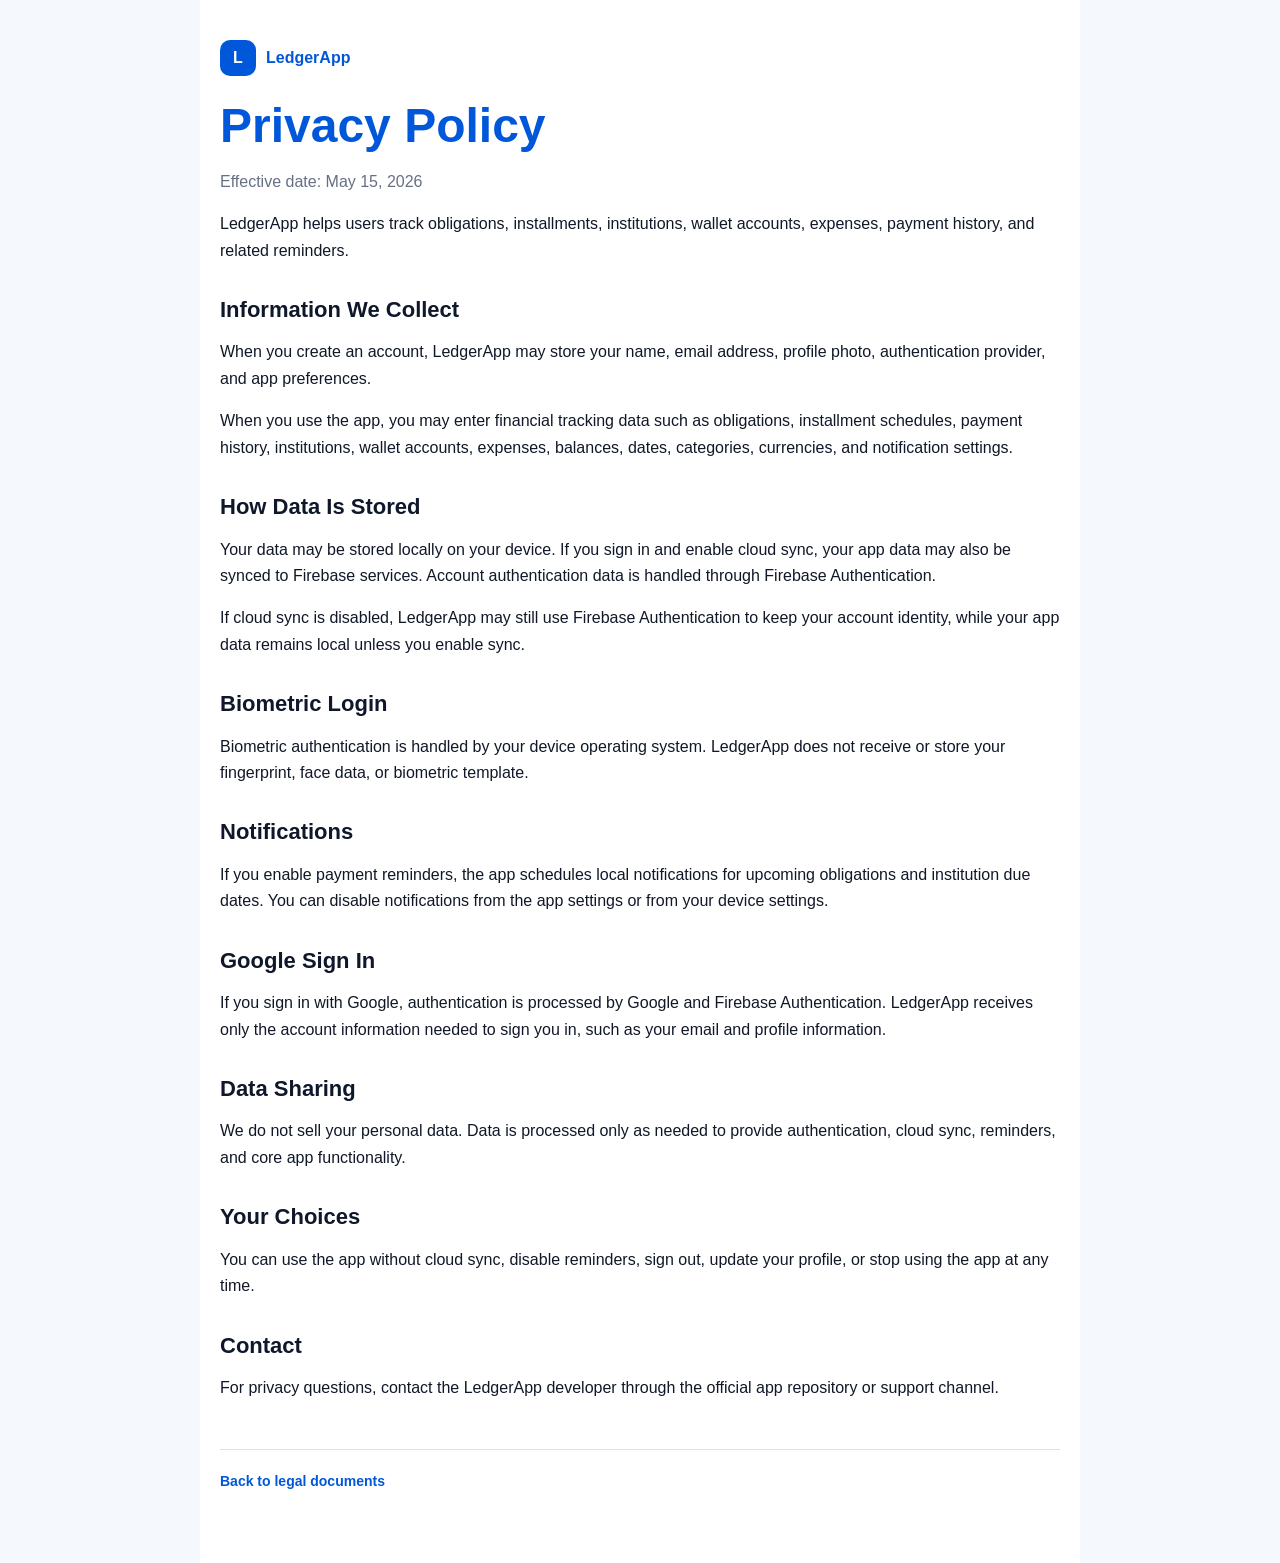
==== privacy-policy.html @ e53c4217 "Add legal pages for GitHub Pages" ====
<!doctype html>
<html lang="en">
<head>
  <meta charset="utf-8" />
  <meta name="viewport" content="width=device-width, initial-scale=1" />
  <title>LedgerApp Privacy Policy</title>
  <link rel="stylesheet" href="./styles.css" />
</head>
<body>
  <main>
    <div class="brand"><span class="logo">L</span><span>LedgerApp</span></div>
    <h1>Privacy Policy</h1>
    <p class="muted">Effective date: May 15, 2026</p>

    <p>LedgerApp helps users track obligations, installments, institutions, wallet accounts, expenses, payment history, and related reminders.</p>

    <h2>Information We Collect</h2>
    <p>When you create an account, LedgerApp may store your name, email address, profile photo, authentication provider, and app preferences.</p>
    <p>When you use the app, you may enter financial tracking data such as obligations, installment schedules, payment history, institutions, wallet accounts, expenses, balances, dates, categories, currencies, and notification settings.</p>

    <h2>How Data Is Stored</h2>
    <p>Your data may be stored locally on your device. If you sign in and enable cloud sync, your app data may also be synced to Firebase services. Account authentication data is handled through Firebase Authentication.</p>
    <p>If cloud sync is disabled, LedgerApp may still use Firebase Authentication to keep your account identity, while your app data remains local unless you enable sync.</p>

    <h2>Biometric Login</h2>
    <p>Biometric authentication is handled by your device operating system. LedgerApp does not receive or store your fingerprint, face data, or biometric template.</p>

    <h2>Notifications</h2>
    <p>If you enable payment reminders, the app schedules local notifications for upcoming obligations and institution due dates. You can disable notifications from the app settings or from your device settings.</p>

    <h2>Google Sign In</h2>
    <p>If you sign in with Google, authentication is processed by Google and Firebase Authentication. LedgerApp receives only the account information needed to sign you in, such as your email and profile information.</p>

    <h2>Data Sharing</h2>
    <p>We do not sell your personal data. Data is processed only as needed to provide authentication, cloud sync, reminders, and core app functionality.</p>

    <h2>Your Choices</h2>
    <p>You can use the app without cloud sync, disable reminders, sign out, update your profile, or stop using the app at any time.</p>

    <h2>Contact</h2>
    <p>For privacy questions, contact the LedgerApp developer through the official app repository or support channel.</p>

    <p class="footer"><a href="./index.html">Back to legal documents</a></p>
  </main>
</body>
</html>
---- styles.css ----
:root {
  color-scheme: light;
  --primary: #0057d9;
  --primary-dark: #003f9e;
  --text: #101828;
  --muted: #667085;
  --border: #d9e2ef;
  --surface: #ffffff;
  --background: #f5f8fc;
}

* {
  box-sizing: border-box;
}

body {
  margin: 0;
  background: var(--background);
  color: var(--text);
  font-family: -apple-system, BlinkMacSystemFont, "Segoe UI", Roboto, Arial, sans-serif;
  line-height: 1.65;
}

main {
  width: min(880px, 100%);
  min-height: 100vh;
  margin: 0 auto;
  padding: 40px 20px 56px;
  background: var(--surface);
}

.brand {
  display: inline-flex;
  align-items: center;
  gap: 10px;
  margin-bottom: 24px;
  color: var(--primary);
  font-weight: 800;
  letter-spacing: 0;
}

.logo {
  display: grid;
  width: 36px;
  height: 36px;
  place-items: center;
  border-radius: 10px;
  background: var(--primary);
  color: #fff;
}

h1 {
  margin: 0 0 8px;
  color: var(--primary);
  font-size: clamp(32px, 6vw, 48px);
  line-height: 1.1;
}

h2 {
  margin: 32px 0 8px;
  color: #0f172a;
  font-size: 22px;
  line-height: 1.25;
}

p,
li {
  font-size: 16px;
}

a {
  color: var(--primary);
  font-weight: 700;
  text-decoration: none;
}

a:hover {
  color: var(--primary-dark);
  text-decoration: underline;
}

.muted {
  color: var(--muted);
}

.card {
  display: block;
  padding: 18px 20px;
  border: 1px solid var(--border);
  border-radius: 14px;
  background: #fff;
  box-shadow: 0 12px 30px rgba(16, 24, 40, 0.06);
}

.links {
  display: grid;
  gap: 14px;
  margin-top: 28px;
}

.footer {
  margin-top: 48px;
  padding-top: 20px;
  border-top: 1px solid var(--border);
  color: var(--muted);
  font-size: 14px;
}
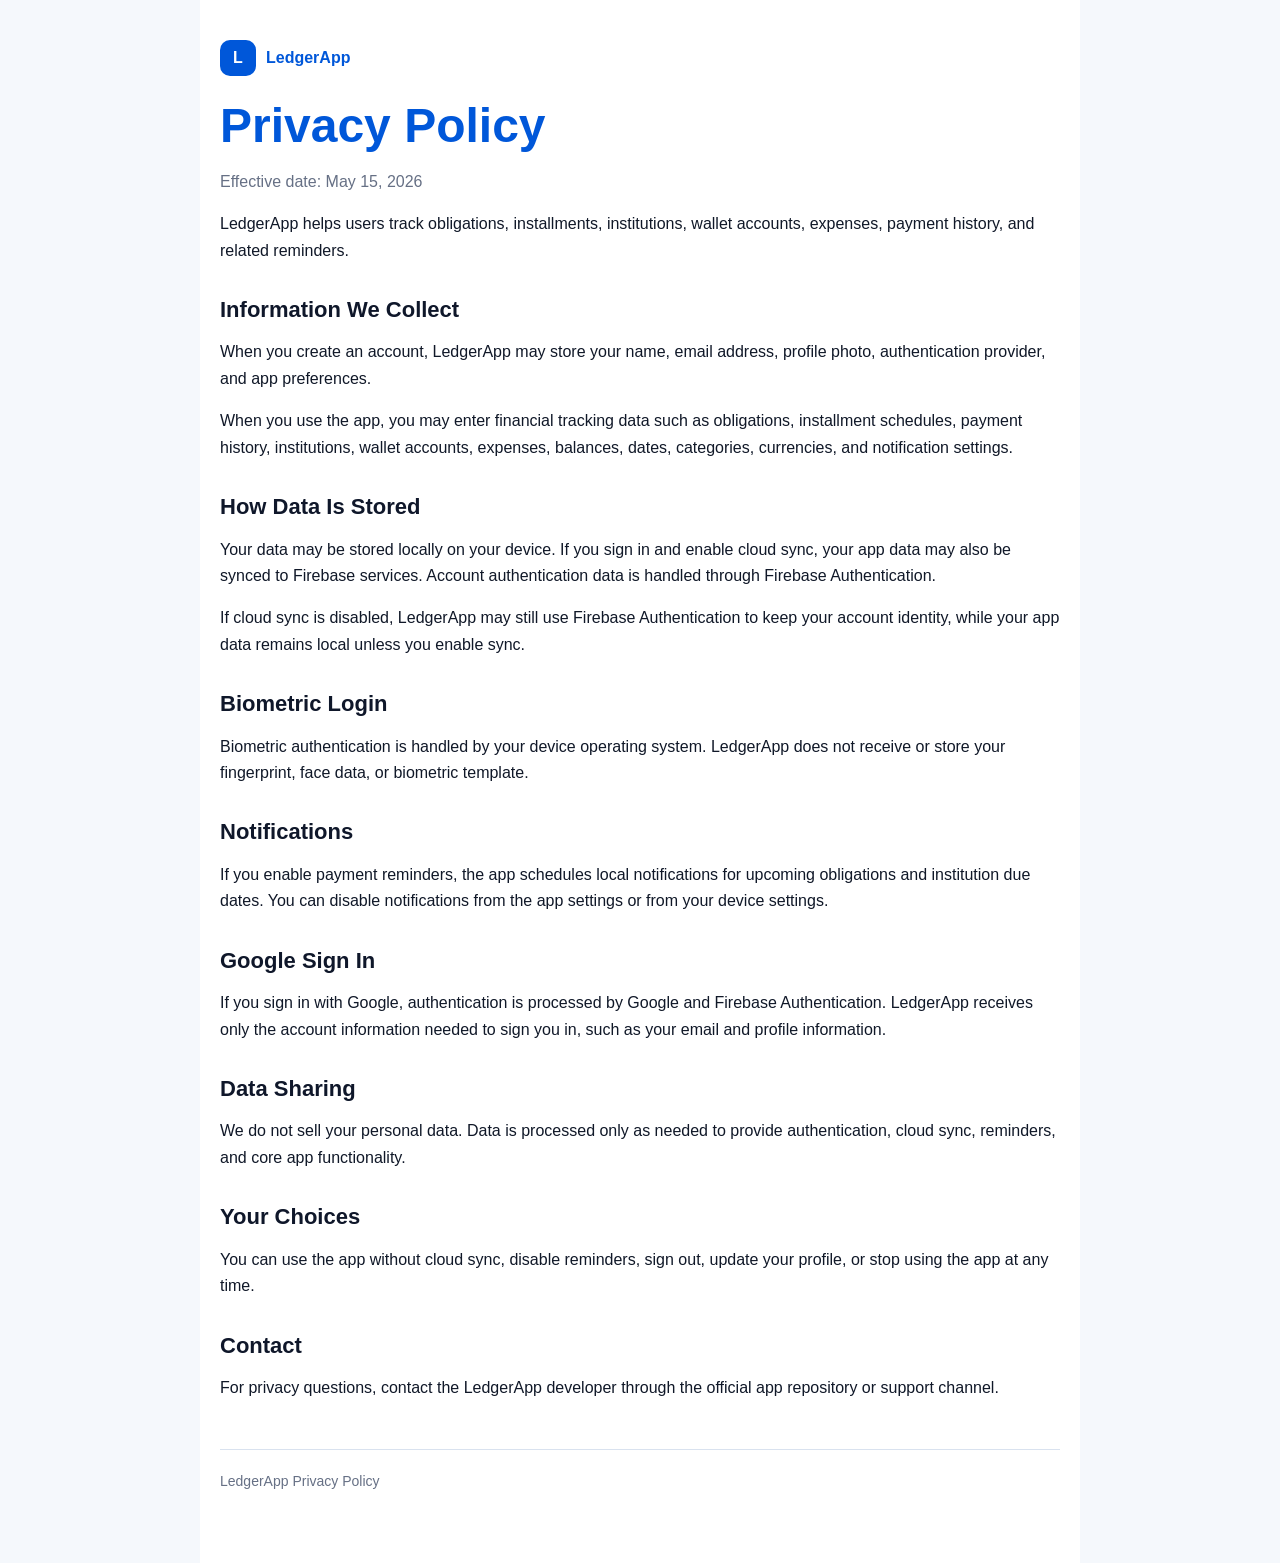
==== commit d06bb567: "Make GitHub Pages privacy-only" ====
--- a/privacy-policy.html
+++ b/privacy-policy.html
@@ -40,7 +40,7 @@
     <h2>Contact</h2>
     <p>For privacy questions, contact the LedgerApp developer through the official app repository or support channel.</p>
 
-    <p class="footer"><a href="./index.html">Back to legal documents</a></p>
+    <p class="footer">LedgerApp Privacy Policy</p>
   </main>
 </body>
 </html>
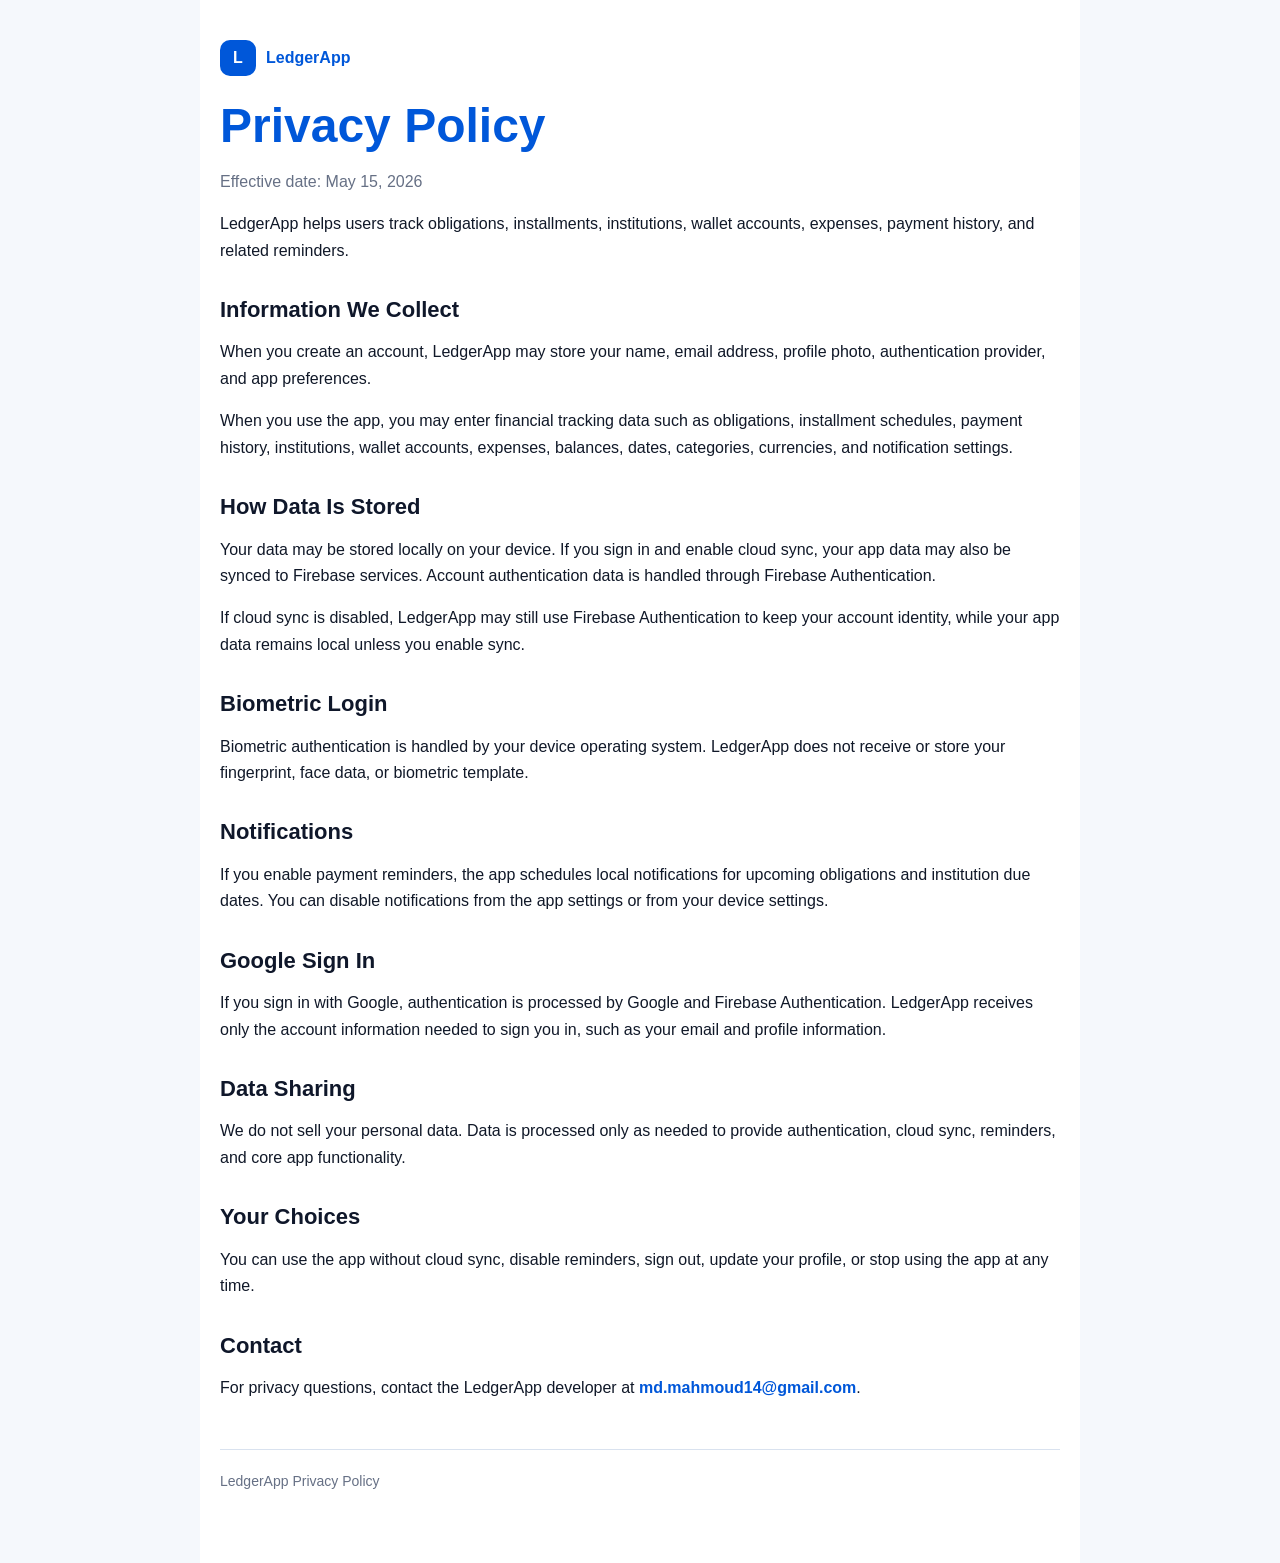
==== commit 50566107: "Keep only privacy policy page" ====
--- a/privacy-policy.html
+++ b/privacy-policy.html
@@ -4,7 +4,98 @@
   <meta charset="utf-8" />
   <meta name="viewport" content="width=device-width, initial-scale=1" />
   <title>LedgerApp Privacy Policy</title>
-  <link rel="stylesheet" href="./styles.css" />
+  <style>
+    :root {
+      color-scheme: light;
+      --primary: #0057d9;
+      --primary-dark: #003f9e;
+      --text: #101828;
+      --muted: #667085;
+      --border: #d9e2ef;
+      --surface: #ffffff;
+      --background: #f5f8fc;
+    }
+
+    * {
+      box-sizing: border-box;
+    }
+
+    body {
+      margin: 0;
+      background: var(--background);
+      color: var(--text);
+      font-family: -apple-system, BlinkMacSystemFont, "Segoe UI", Roboto, Arial, sans-serif;
+      line-height: 1.65;
+    }
+
+    main {
+      width: min(880px, 100%);
+      min-height: 100vh;
+      margin: 0 auto;
+      padding: 40px 20px 56px;
+      background: var(--surface);
+    }
+
+    .brand {
+      display: inline-flex;
+      align-items: center;
+      gap: 10px;
+      margin-bottom: 24px;
+      color: var(--primary);
+      font-weight: 800;
+    }
+
+    .logo {
+      display: grid;
+      width: 36px;
+      height: 36px;
+      place-items: center;
+      border-radius: 10px;
+      background: var(--primary);
+      color: #fff;
+    }
+
+    h1 {
+      margin: 0 0 8px;
+      color: var(--primary);
+      font-size: clamp(32px, 6vw, 48px);
+      line-height: 1.1;
+    }
+
+    h2 {
+      margin: 32px 0 8px;
+      color: #0f172a;
+      font-size: 22px;
+      line-height: 1.25;
+    }
+
+    p {
+      font-size: 16px;
+    }
+
+    a {
+      color: var(--primary);
+      font-weight: 700;
+      text-decoration: none;
+    }
+
+    a:hover {
+      color: var(--primary-dark);
+      text-decoration: underline;
+    }
+
+    .muted {
+      color: var(--muted);
+    }
+
+    .footer {
+      margin-top: 48px;
+      padding-top: 20px;
+      border-top: 1px solid var(--border);
+      color: var(--muted);
+      font-size: 14px;
+    }
+  </style>
 </head>
 <body>
   <main>
@@ -38,7 +129,7 @@
     <p>You can use the app without cloud sync, disable reminders, sign out, update your profile, or stop using the app at any time.</p>
 
     <h2>Contact</h2>
-    <p>For privacy questions, contact the LedgerApp developer through the official app repository or support channel.</p>
+    <p>For privacy questions, contact the LedgerApp developer at <a href="mailto:md.mahmoud14@gmail.com">md.mahmoud14@gmail.com</a>.</p>
 
     <p class="footer">LedgerApp Privacy Policy</p>
   </main>
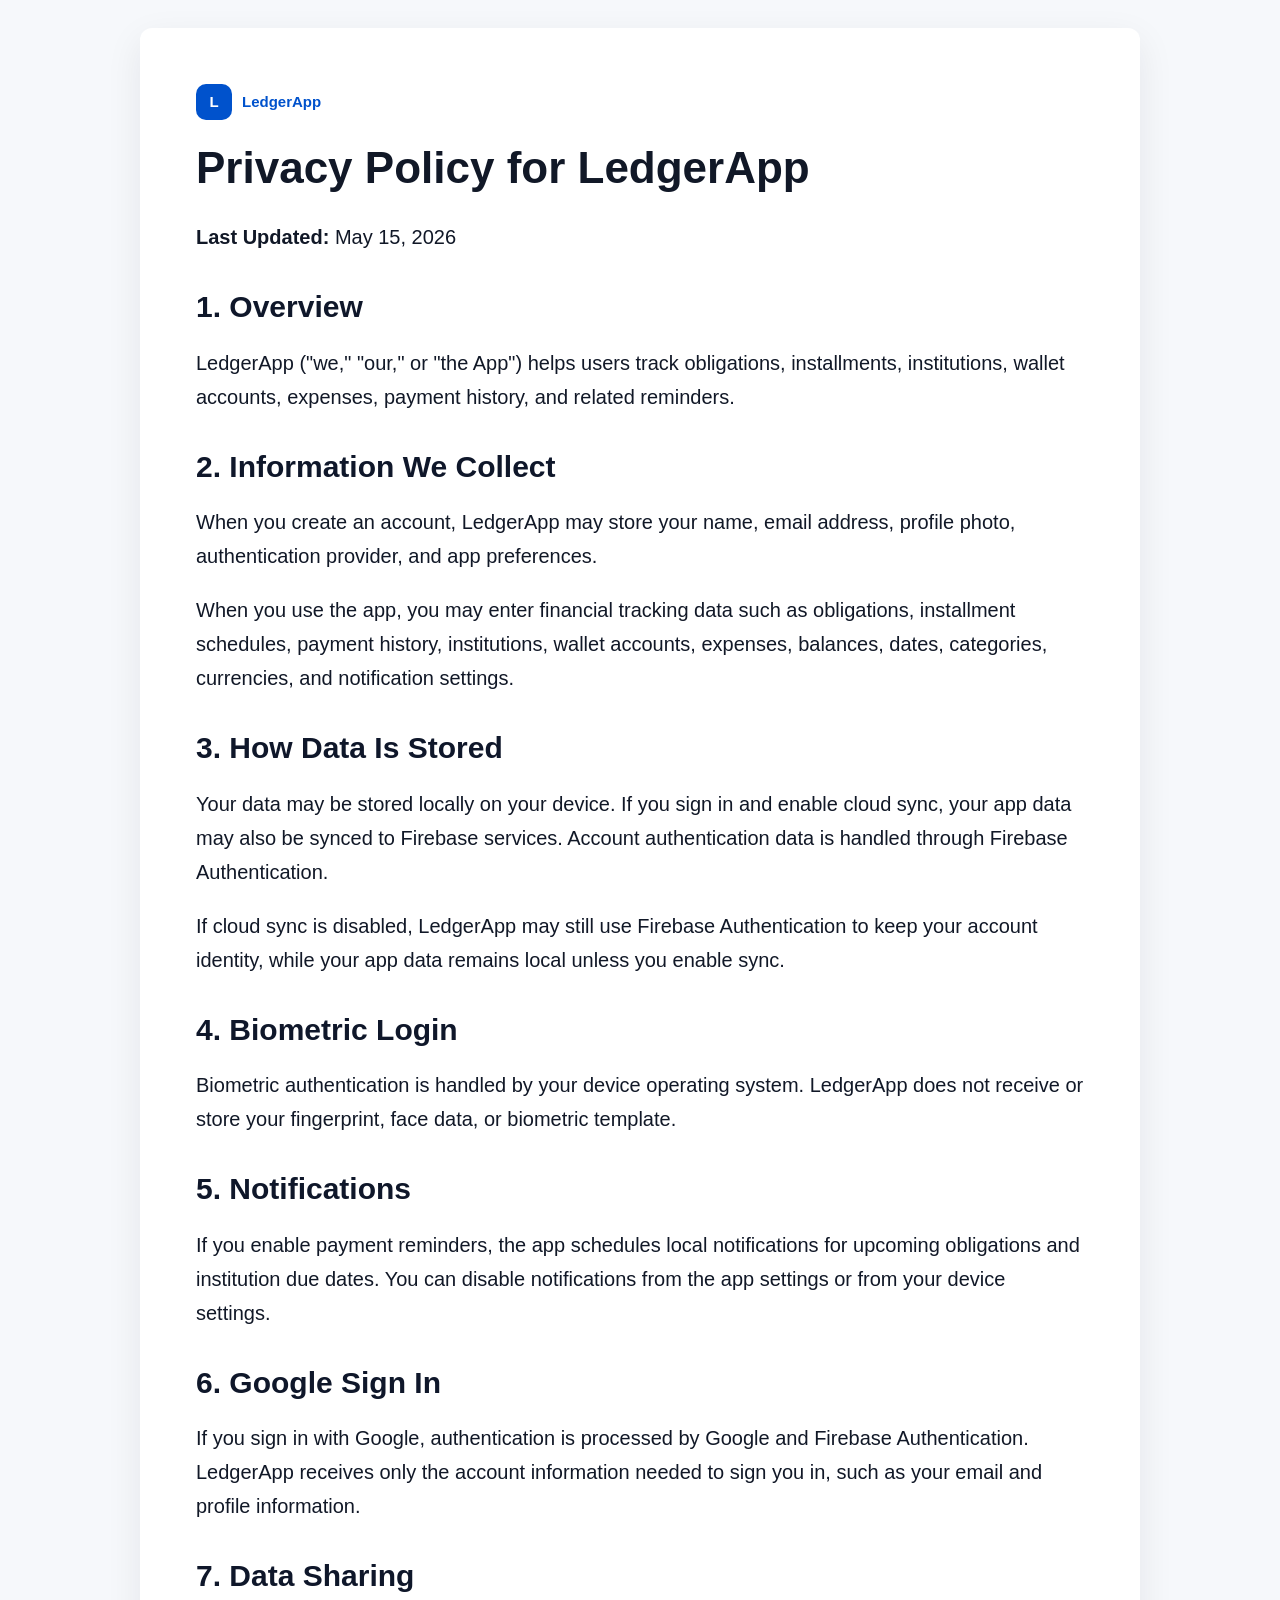
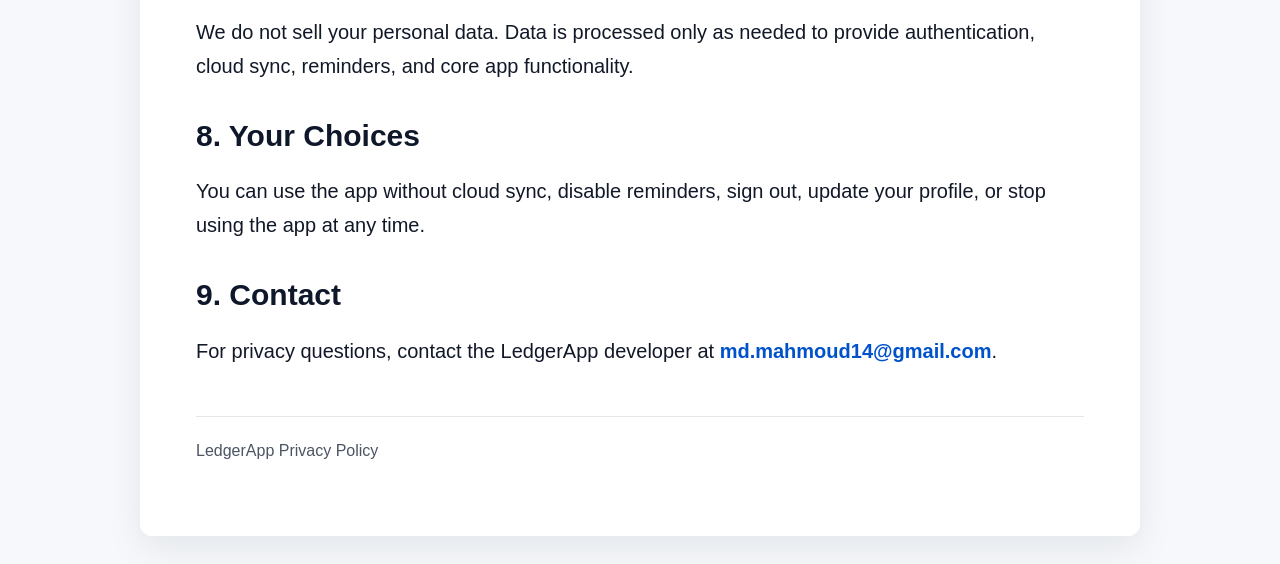
==== commit 171a0b0b: "Improve privacy policy page styling" ====
--- a/privacy-policy.html
+++ b/privacy-policy.html
@@ -7,13 +7,12 @@
   <style>
     :root {
       color-scheme: light;
-      --primary: #0057d9;
-      --primary-dark: #003f9e;
-      --text: #101828;
-      --muted: #667085;
-      --border: #d9e2ef;
+      --primary: #0052cc;
+      --text: #111827;
+      --muted: #4b5563;
+      --border: #e5e7eb;
       --surface: #ffffff;
-      --background: #f5f8fc;
+      --background: #f6f8fb;
     }
 
     * {
@@ -25,15 +24,16 @@
       background: var(--background);
       color: var(--text);
       font-family: -apple-system, BlinkMacSystemFont, "Segoe UI", Roboto, Arial, sans-serif;
-      line-height: 1.65;
+      line-height: 1.7;
     }
 
     main {
-      width: min(880px, 100%);
-      min-height: 100vh;
-      margin: 0 auto;
-      padding: 40px 20px 56px;
+      width: min(1000px, calc(100% - 32px));
+      margin: 28px auto;
+      padding: clamp(28px, 5vw, 56px);
       background: var(--surface);
+      border-radius: 12px;
+      box-shadow: 0 12px 36px rgba(15, 23, 42, 0.08);
     }
 
     .brand {
@@ -43,6 +43,7 @@
       margin-bottom: 24px;
       color: var(--primary);
       font-weight: 800;
+      font-size: 15px;
     }
 
     .logo {
@@ -56,21 +57,21 @@
     }
 
     h1 {
-      margin: 0 0 8px;
-      color: var(--primary);
-      font-size: clamp(32px, 6vw, 48px);
+      margin: 0 0 28px;
+      color: var(--text);
+      font-size: clamp(34px, 5vw, 44px);
       line-height: 1.1;
     }
 
     h2 {
-      margin: 32px 0 8px;
+      margin: 34px 0 10px;
       color: #0f172a;
-      font-size: 22px;
+      font-size: clamp(24px, 3vw, 30px);
       line-height: 1.25;
     }
 
     p {
-      font-size: 16px;
+      font-size: 20px;
     }
 
     a {
@@ -80,7 +81,6 @@
     }
 
     a:hover {
-      color: var(--primary-dark);
       text-decoration: underline;
     }
 
@@ -93,42 +93,56 @@
       padding-top: 20px;
       border-top: 1px solid var(--border);
       color: var(--muted);
-      font-size: 14px;
+      font-size: 16px;
+    }
+
+    @media (max-width: 640px) {
+      main {
+        width: 100%;
+        min-height: 100vh;
+        margin: 0;
+        border-radius: 0;
+      }
+
+      p {
+        font-size: 16px;
+      }
     }
   </style>
 </head>
 <body>
   <main>
     <div class="brand"><span class="logo">L</span><span>LedgerApp</span></div>
-    <h1>Privacy Policy</h1>
-    <p class="muted">Effective date: May 15, 2026</p>
+    <h1>Privacy Policy for LedgerApp</h1>
+    <p><strong>Last Updated:</strong> May 15, 2026</p>
 
-    <p>LedgerApp helps users track obligations, installments, institutions, wallet accounts, expenses, payment history, and related reminders.</p>
+    <h2>1. Overview</h2>
+    <p>LedgerApp ("we," "our," or "the App") helps users track obligations, installments, institutions, wallet accounts, expenses, payment history, and related reminders.</p>
 
-    <h2>Information We Collect</h2>
+    <h2>2. Information We Collect</h2>
     <p>When you create an account, LedgerApp may store your name, email address, profile photo, authentication provider, and app preferences.</p>
     <p>When you use the app, you may enter financial tracking data such as obligations, installment schedules, payment history, institutions, wallet accounts, expenses, balances, dates, categories, currencies, and notification settings.</p>
 
-    <h2>How Data Is Stored</h2>
+    <h2>3. How Data Is Stored</h2>
     <p>Your data may be stored locally on your device. If you sign in and enable cloud sync, your app data may also be synced to Firebase services. Account authentication data is handled through Firebase Authentication.</p>
     <p>If cloud sync is disabled, LedgerApp may still use Firebase Authentication to keep your account identity, while your app data remains local unless you enable sync.</p>
 
-    <h2>Biometric Login</h2>
+    <h2>4. Biometric Login</h2>
     <p>Biometric authentication is handled by your device operating system. LedgerApp does not receive or store your fingerprint, face data, or biometric template.</p>
 
-    <h2>Notifications</h2>
+    <h2>5. Notifications</h2>
     <p>If you enable payment reminders, the app schedules local notifications for upcoming obligations and institution due dates. You can disable notifications from the app settings or from your device settings.</p>
 
-    <h2>Google Sign In</h2>
+    <h2>6. Google Sign In</h2>
     <p>If you sign in with Google, authentication is processed by Google and Firebase Authentication. LedgerApp receives only the account information needed to sign you in, such as your email and profile information.</p>
 
-    <h2>Data Sharing</h2>
+    <h2>7. Data Sharing</h2>
     <p>We do not sell your personal data. Data is processed only as needed to provide authentication, cloud sync, reminders, and core app functionality.</p>
 
-    <h2>Your Choices</h2>
+    <h2>8. Your Choices</h2>
     <p>You can use the app without cloud sync, disable reminders, sign out, update your profile, or stop using the app at any time.</p>
 
-    <h2>Contact</h2>
+    <h2>9. Contact</h2>
     <p>For privacy questions, contact the LedgerApp developer at <a href="mailto:md.mahmoud14@gmail.com">md.mahmoud14@gmail.com</a>.</p>
 
     <p class="footer">LedgerApp Privacy Policy</p>
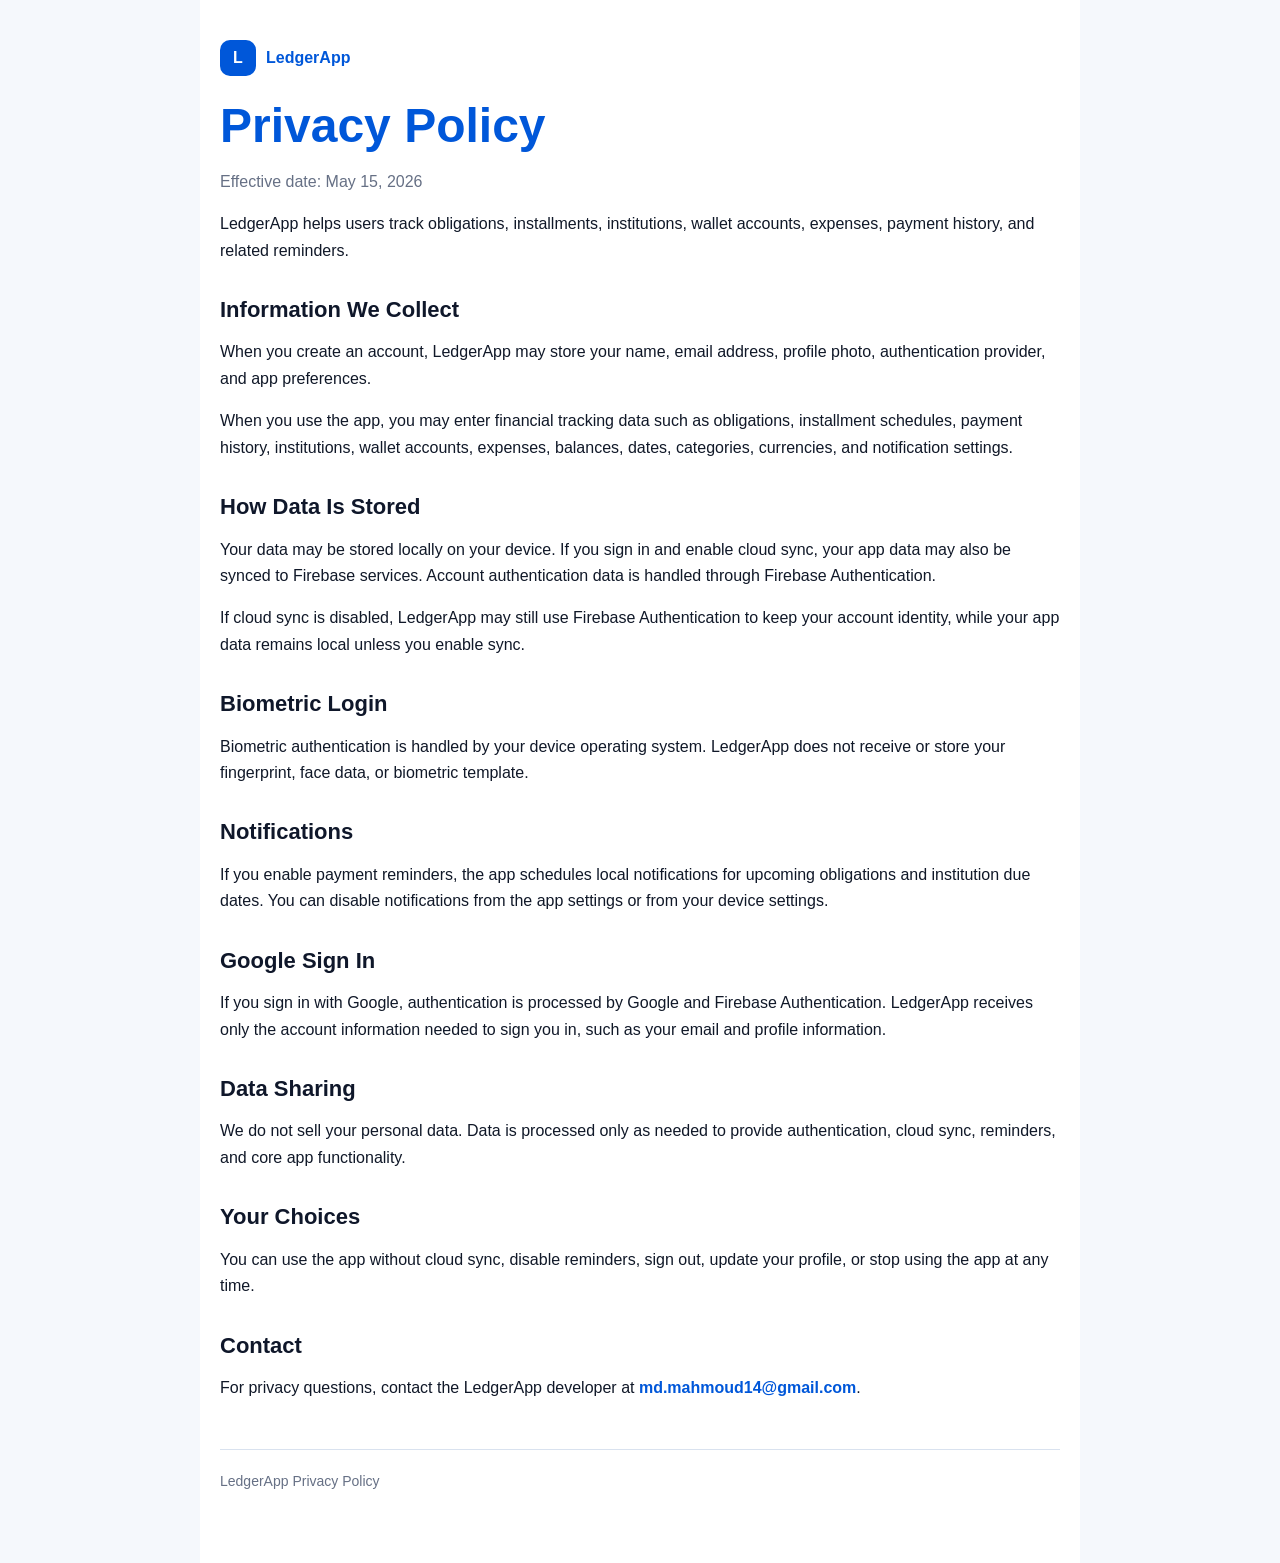
==== commit de5bb4d9: "Restore previous privacy policy layout" ====
--- a/privacy-policy.html
+++ b/privacy-policy.html
@@ -1,151 +1 @@
-<!doctype html>
-<html lang="en">
-<head>
-  <meta charset="utf-8" />
-  <meta name="viewport" content="width=device-width, initial-scale=1" />
-  <title>LedgerApp Privacy Policy</title>
-  <style>
-    :root {
-      color-scheme: light;
-      --primary: #0052cc;
-      --text: #111827;
-      --muted: #4b5563;
-      --border: #e5e7eb;
-      --surface: #ffffff;
-      --background: #f6f8fb;
-    }
-
-    * {
-      box-sizing: border-box;
-    }
-
-    body {
-      margin: 0;
-      background: var(--background);
-      color: var(--text);
-      font-family: -apple-system, BlinkMacSystemFont, "Segoe UI", Roboto, Arial, sans-serif;
-      line-height: 1.7;
-    }
-
-    main {
-      width: min(1000px, calc(100% - 32px));
-      margin: 28px auto;
-      padding: clamp(28px, 5vw, 56px);
-      background: var(--surface);
-      border-radius: 12px;
-      box-shadow: 0 12px 36px rgba(15, 23, 42, 0.08);
-    }
-
-    .brand {
-      display: inline-flex;
-      align-items: center;
-      gap: 10px;
-      margin-bottom: 24px;
-      color: var(--primary);
-      font-weight: 800;
-      font-size: 15px;
-    }
-
-    .logo {
-      display: grid;
-      width: 36px;
-      height: 36px;
-      place-items: center;
-      border-radius: 10px;
-      background: var(--primary);
-      color: #fff;
-    }
-
-    h1 {
-      margin: 0 0 28px;
-      color: var(--text);
-      font-size: clamp(34px, 5vw, 44px);
-      line-height: 1.1;
-    }
-
-    h2 {
-      margin: 34px 0 10px;
-      color: #0f172a;
-      font-size: clamp(24px, 3vw, 30px);
-      line-height: 1.25;
-    }
-
-    p {
-      font-size: 20px;
-    }
-
-    a {
-      color: var(--primary);
-      font-weight: 700;
-      text-decoration: none;
-    }
-
-    a:hover {
-      text-decoration: underline;
-    }
-
-    .muted {
-      color: var(--muted);
-    }
-
-    .footer {
-      margin-top: 48px;
-      padding-top: 20px;
-      border-top: 1px solid var(--border);
-      color: var(--muted);
-      font-size: 16px;
-    }
-
-    @media (max-width: 640px) {
-      main {
-        width: 100%;
-        min-height: 100vh;
-        margin: 0;
-        border-radius: 0;
-      }
-
-      p {
-        font-size: 16px;
-      }
-    }
-  </style>
-</head>
-<body>
-  <main>
-    <div class="brand"><span class="logo">L</span><span>LedgerApp</span></div>
-    <h1>Privacy Policy for LedgerApp</h1>
-    <p><strong>Last Updated:</strong> May 15, 2026</p>
-
-    <h2>1. Overview</h2>
-    <p>LedgerApp ("we," "our," or "the App") helps users track obligations, installments, institutions, wallet accounts, expenses, payment history, and related reminders.</p>
-
-    <h2>2. Information We Collect</h2>
-    <p>When you create an account, LedgerApp may store your name, email address, profile photo, authentication provider, and app preferences.</p>
-    <p>When you use the app, you may enter financial tracking data such as obligations, installment schedules, payment history, institutions, wallet accounts, expenses, balances, dates, categories, currencies, and notification settings.</p>
-
-    <h2>3. How Data Is Stored</h2>
-    <p>Your data may be stored locally on your device. If you sign in and enable cloud sync, your app data may also be synced to Firebase services. Account authentication data is handled through Firebase Authentication.</p>
-    <p>If cloud sync is disabled, LedgerApp may still use Firebase Authentication to keep your account identity, while your app data remains local unless you enable sync.</p>
-
-    <h2>4. Biometric Login</h2>
-    <p>Biometric authentication is handled by your device operating system. LedgerApp does not receive or store your fingerprint, face data, or biometric template.</p>
-
-    <h2>5. Notifications</h2>
-    <p>If you enable payment reminders, the app schedules local notifications for upcoming obligations and institution due dates. You can disable notifications from the app settings or from your device settings.</p>
-
-    <h2>6. Google Sign In</h2>
-    <p>If you sign in with Google, authentication is processed by Google and Firebase Authentication. LedgerApp receives only the account information needed to sign you in, such as your email and profile information.</p>
-
-    <h2>7. Data Sharing</h2>
-    <p>We do not sell your personal data. Data is processed only as needed to provide authentication, cloud sync, reminders, and core app functionality.</p>
-
-    <h2>8. Your Choices</h2>
-    <p>You can use the app without cloud sync, disable reminders, sign out, update your profile, or stop using the app at any time.</p>
-
-    <h2>9. Contact</h2>
-    <p>For privacy questions, contact the LedgerApp developer at <a href="mailto:md.mahmoud14@gmail.com">md.mahmoud14@gmail.com</a>.</p>
-
-    <p class="footer">LedgerApp Privacy Policy</p>
-  </main>
-</body>
-</html>
+<!doctype html> <html lang="en"> <head>   <meta charset="utf-8" />   <meta name="viewport" content="width=device-width, initial-scale=1" />   <title>LedgerApp Privacy Policy</title>   <style>     :root {       color-scheme: light;       --primary: #0057d9;       --primary-dark: #003f9e;       --text: #101828;       --muted: #667085;       --border: #d9e2ef;       --surface: #ffffff;       --background: #f5f8fc;     }      * {       box-sizing: border-box;     }      body {       margin: 0;       background: var(--background);       color: var(--text);       font-family: -apple-system, BlinkMacSystemFont, "Segoe UI", Roboto, Arial, sans-serif;       line-height: 1.65;     }      main {       width: min(880px, 100%);       min-height: 100vh;       margin: 0 auto;       padding: 40px 20px 56px;       background: var(--surface);     }      .brand {       display: inline-flex;       align-items: center;       gap: 10px;       margin-bottom: 24px;       color: var(--primary);       font-weight: 800;     }      .logo {       display: grid;       width: 36px;       height: 36px;       place-items: center;       border-radius: 10px;       background: var(--primary);       color: #fff;     }      h1 {       margin: 0 0 8px;       color: var(--primary);       font-size: clamp(32px, 6vw, 48px);       line-height: 1.1;     }      h2 {       margin: 32px 0 8px;       color: #0f172a;       font-size: 22px;       line-height: 1.25;     }      p {       font-size: 16px;     }      a {       color: var(--primary);       font-weight: 700;       text-decoration: none;     }      a:hover {       color: var(--primary-dark);       text-decoration: underline;     }      .muted {       color: var(--muted);     }      .footer {       margin-top: 48px;       padding-top: 20px;       border-top: 1px solid var(--border);       color: var(--muted);       font-size: 14px;     }   </style> </head> <body>   <main>     <div class="brand"><span class="logo">L</span><span>LedgerApp</span></div>     <h1>Privacy Policy</h1>     <p class="muted">Effective date: May 15, 2026</p>      <p>LedgerApp helps users track obligations, installments, institutions, wallet accounts, expenses, payment history, and related reminders.</p>      <h2>Information We Collect</h2>     <p>When you create an account, LedgerApp may store your name, email address, profile photo, authentication provider, and app preferences.</p>     <p>When you use the app, you may enter financial tracking data such as obligations, installment schedules, payment history, institutions, wallet accounts, expenses, balances, dates, categories, currencies, and notification settings.</p>      <h2>How Data Is Stored</h2>     <p>Your data may be stored locally on your device. If you sign in and enable cloud sync, your app data may also be synced to Firebase services. Account authentication data is handled through Firebase Authentication.</p>     <p>If cloud sync is disabled, LedgerApp may still use Firebase Authentication to keep your account identity, while your app data remains local unless you enable sync.</p>      <h2>Biometric Login</h2>     <p>Biometric authentication is handled by your device operating system. LedgerApp does not receive or store your fingerprint, face data, or biometric template.</p>      <h2>Notifications</h2>     <p>If you enable payment reminders, the app schedules local notifications for upcoming obligations and institution due dates. You can disable notifications from the app settings or from your device settings.</p>      <h2>Google Sign In</h2>     <p>If you sign in with Google, authentication is processed by Google and Firebase Authentication. LedgerApp receives only the account information needed to sign you in, such as your email and profile information.</p>      <h2>Data Sharing</h2>     <p>We do not sell your personal data. Data is processed only as needed to provide authentication, cloud sync, reminders, and core app functionality.</p>      <h2>Your Choices</h2>     <p>You can use the app without cloud sync, disable reminders, sign out, update your profile, or stop using the app at any time.</p>      <h2>Contact</h2>     <p>For privacy questions, contact the LedgerApp developer at <a href="mailto:md.mahmoud14@gmail.com">md.mahmoud14@gmail.com</a>.</p>      <p class="footer">LedgerApp Privacy Policy</p>   </main> </body> </html>
